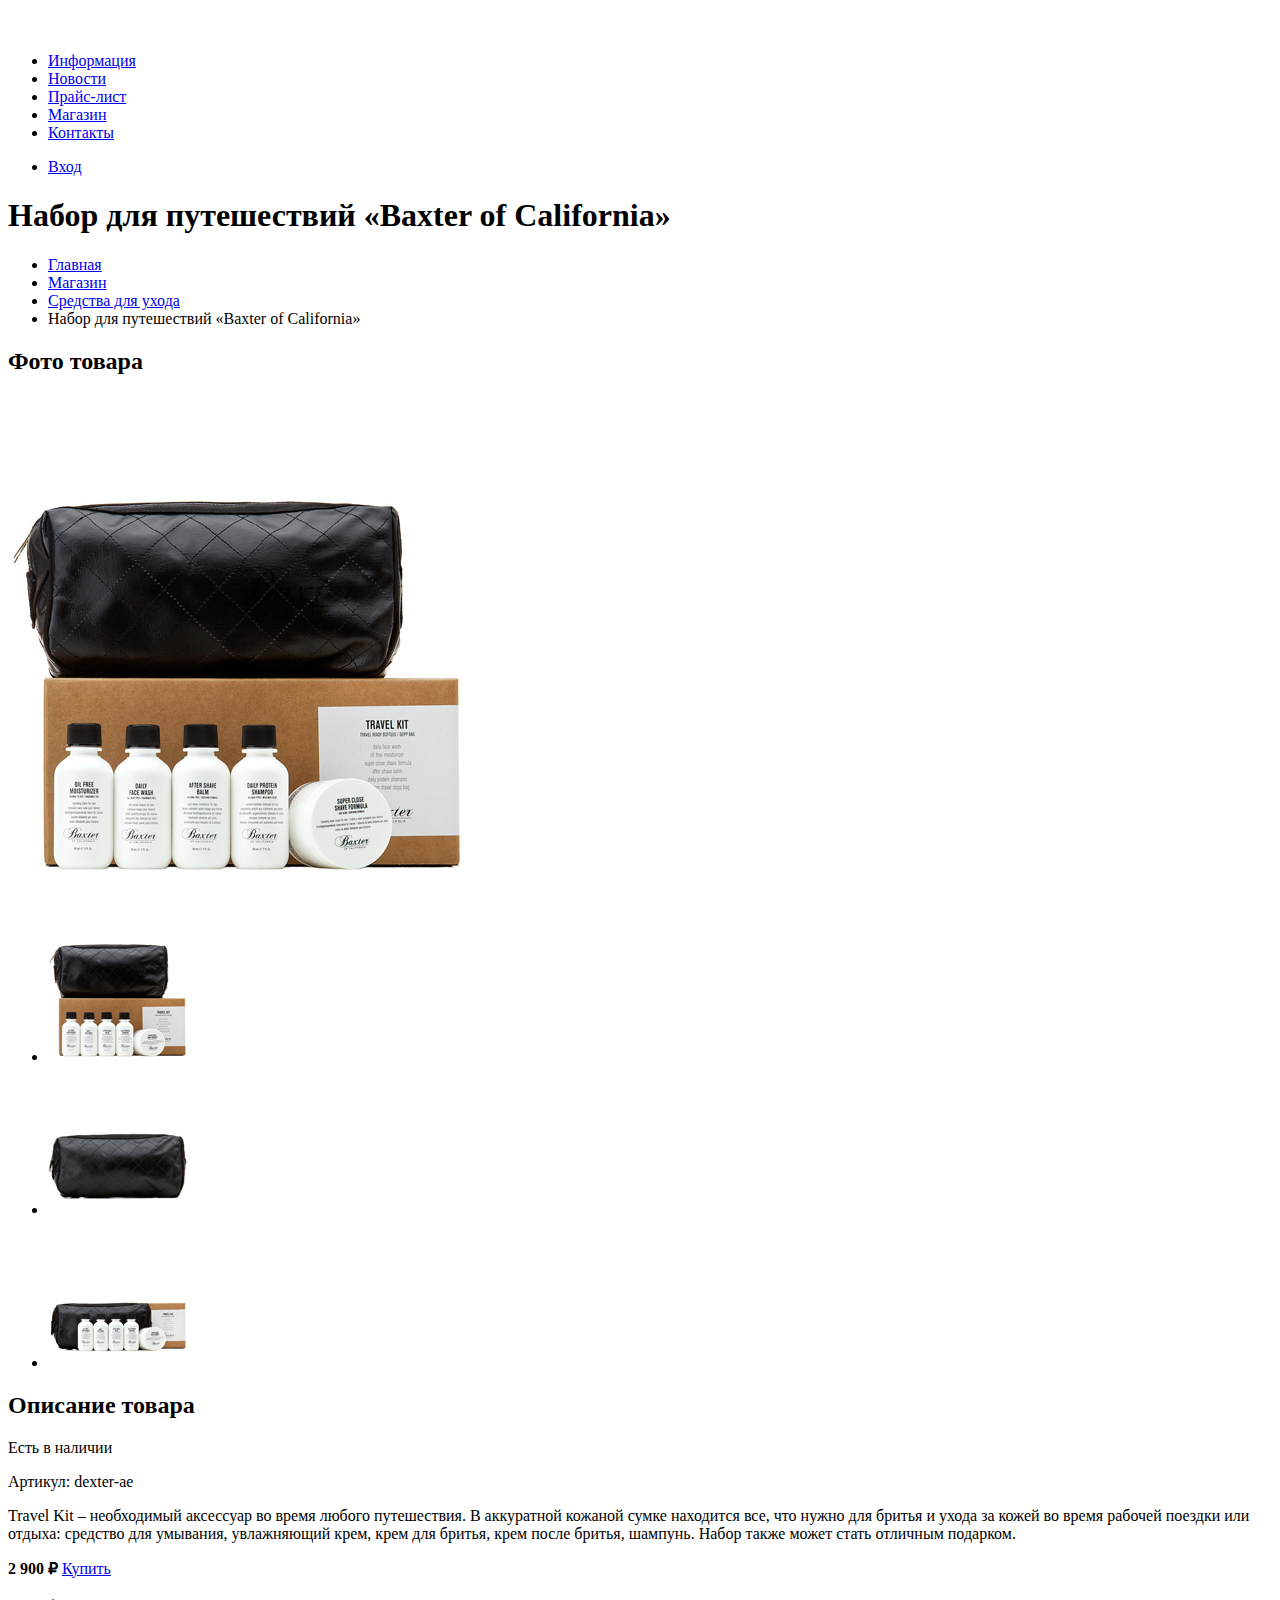
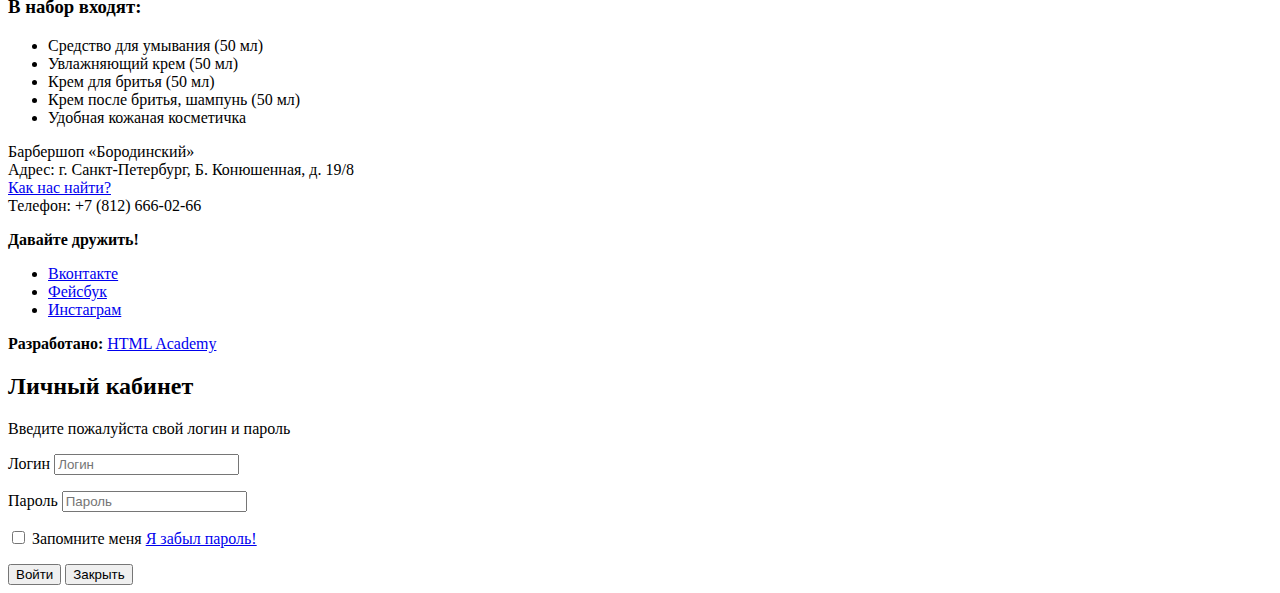
==== catalog-item.html @ f885f2ed "Разметила модальное окно с формой входа" ====
<!DOCTYPE html>
<html lang="ru">
  <head>
    <meta charset="utf-8">
      <title>Набор для путешествий «Baxter of California»</title>
  </head>

  <body>
    <header class="main-header">
      <nav class="main-navigation">
        <a class="main-header-logo" href="index.html">
          <img src="img/logo.svg" width="111" height="24" alt="Логотип барбершопа «Бородинский»">
        </a>
        <ul class="site-navigation">
          <li><a href="info.html">Информация</a></li>
          <li><a href="news.html">Новости</a></li>
          <li><a href="price.html">Прайс-лист</a></li>
           <li class="site-navigation-current"><a href="catalog.html">Магазин</a></li>
          <li><a href="contacts.html">Контакты</a></li>
        </ul>
        <ul class="user-navigation">
          <li class="login-link"><a class="login-link" href="login.html" title="Войти в личный кабинет">Вход</a></li>
        </ul>
      </nav>
    </header>
    <main class="container">
      
      <h1 class="page-title">Набор для путешествий «Baxter of California»</h1>
      
      <ul class="breadcrumbs">
        <li><a href="index.html">Главная</a></li>
        <li><a href="#">Магазин</a></li>
        <li><a href="#">Средства для ухода</a></li>
        <li class="active">Набор для путешествий «Baxter of California»</li>
      </ul>
      
      <section class="photos">
        <h2 class="visually-hidden">Фото товара</h2>
        <p class=Эfull">
          <img src="img/product-big.jpg" width="460" height="498" alt="Фото всего набора">
        </p>
        <ul class="preview">
          <li><img src="img/product-small-1.jpg" width="140" height="149" alt="Фото в анфас"></li>
          <li><img src="img/product-small-2.jpg" width="140" height="149" alt="Фото в профиль"></li>
          <li><img src="img/product-small-3.jpg" width="140" height="149" alt="Фото отдельной части"></li>
        </ul>
      </section>
      
      <section class="info">
        <h2 class="visually-hidden">Описание товара</h2>
        <p class="availability">Есть в наличии</p>
        <p class="article">Артикул: dexter-ae</p>
        <p class="text">Travel Kit – необходимый аксессуар во время любого путешествия. В аккуратной кожаной сумке находится все, что нужно для бритья и ухода за кожей во время рабочей поездки или отдыха: средство для умывания, увлажняющий крем, крем для бритья, крем после бритья, шампунь. Набор также может стать отличным подарком.</p>
        <p class="price">
          <b>2 900 ₽</b>
          <a class="btn" href="#">Купить</a>
        </p>
        <h3>В набор входят:</h3>
        <ul>
          <li>Средство для умывания (50 мл)</li>
          <li>Увлажняющий крем (50 мл)</li>
          <li>Крем для бритья (50 мл)</li>
          <li>Крем после бритья, шампунь (50 мл)</li>
          <li>Удобная кожаная косметичка</li>
        </ul>
      </section>
    </main>
    <footer class="main-footer">
      <p class="footer-contacts">
        Барбершоп «Бородинский»<br>
        Адрес: г. Санкт-Петербург, Б. Конюшенная, д. 19/8<br>
        <a href="map.html">Как нас найти?</a><br>
        Телефон: +7 (812) 666-02-66
      </p>
      <div class="footer-social">
        <b>Давайте дружить!</b>
        <ul>
          <li><a class="social-button" href="#">Вконтакте</a></li>
          <li><a class="social-button" href="#">Фейсбук</a></li>
          <li><a class="social-button" href="#">Инстаграм</a></li>
        </ul>
      </div>
      <p class="footer-copyright">
        <b>Разработано:</b> <a class="button" href="https://htmlacademy.ru">HTML Academy</a>
      </p>
    </footer>
    
    <section class="modal modal-login">
      <h2>Личный кабинет</h2>
          <p>Введите пожалуйста свой логин и пароль</p>
          <form class="login-form" action="https://echo.htmlacademy.ru" method="post">
            <p>
              <label class="visually-hidden">
                Логин
                <input class="login-icon-user" type="text" name="login" placeholder="Логин">
              </label>
            </p>
            <p>
              <label class="visually-hidden">
                Пароль
                <input class="login-icon-password" type="password" name="password" placeholder="Пароль">
              </label>
          </p>
          <p class="login-password-info">
              <label>
                <input type="checkbox" name="remember">
                <span class="checkbox-indicator"></span>
                Запомните меня
              </label>
            <a class="restore" href="#" title="Восстанить пароль">Я забыл пароль!</a>
         </p>
            <button type="submit" class="btn">Войти</button>
            <button class="modal-close" type="button">Закрыть</button>
          </form>
    </section>
  </body>
</html>
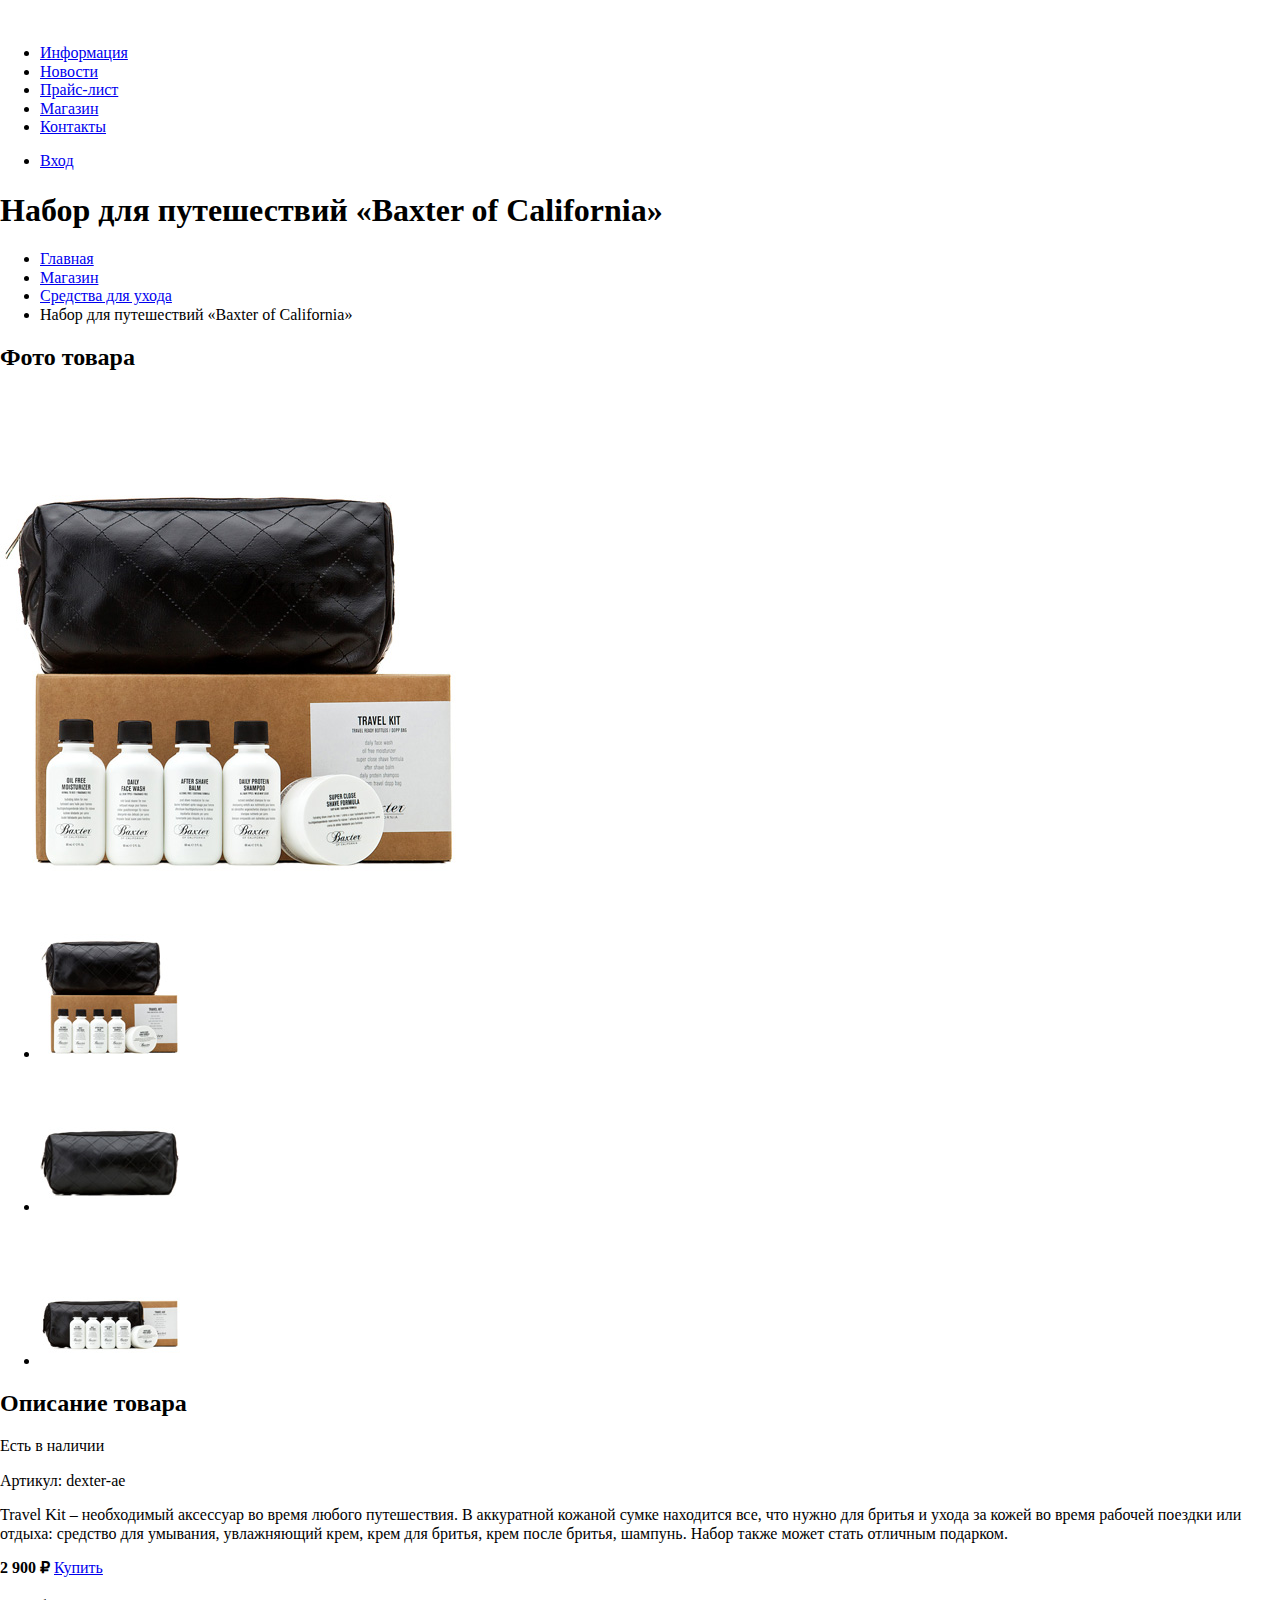
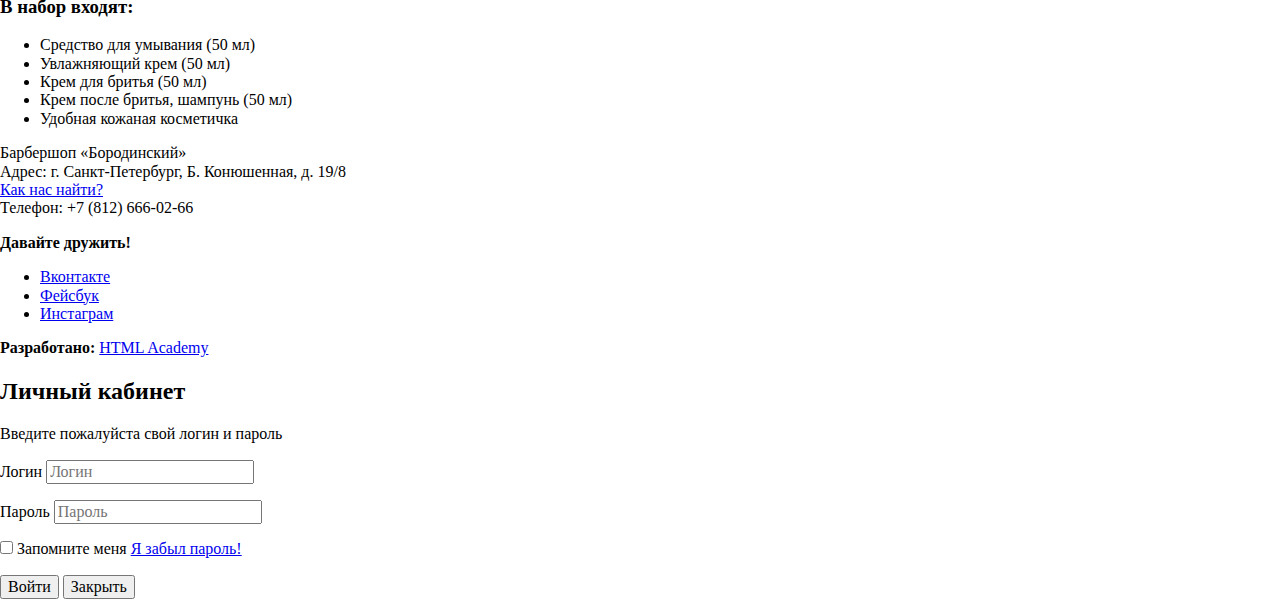
==== commit 63e323f2: "нормалайз подключила" ====
--- a/catalog-item.html
+++ b/catalog-item.html
@@ -2,7 +2,9 @@
 <html lang="ru">
   <head>
     <meta charset="utf-8">
+    <link href="https://fonts.googleapis.com/css?family=PT+Sans+Narrow:400,700&amp;subset=cyrillic" rel="stylesheet">
       <title>Набор для путешествий «Baxter of California»</title>
+    <link href="css/normalize.css" rel="stylesheet">
   </head>
 
   <body>
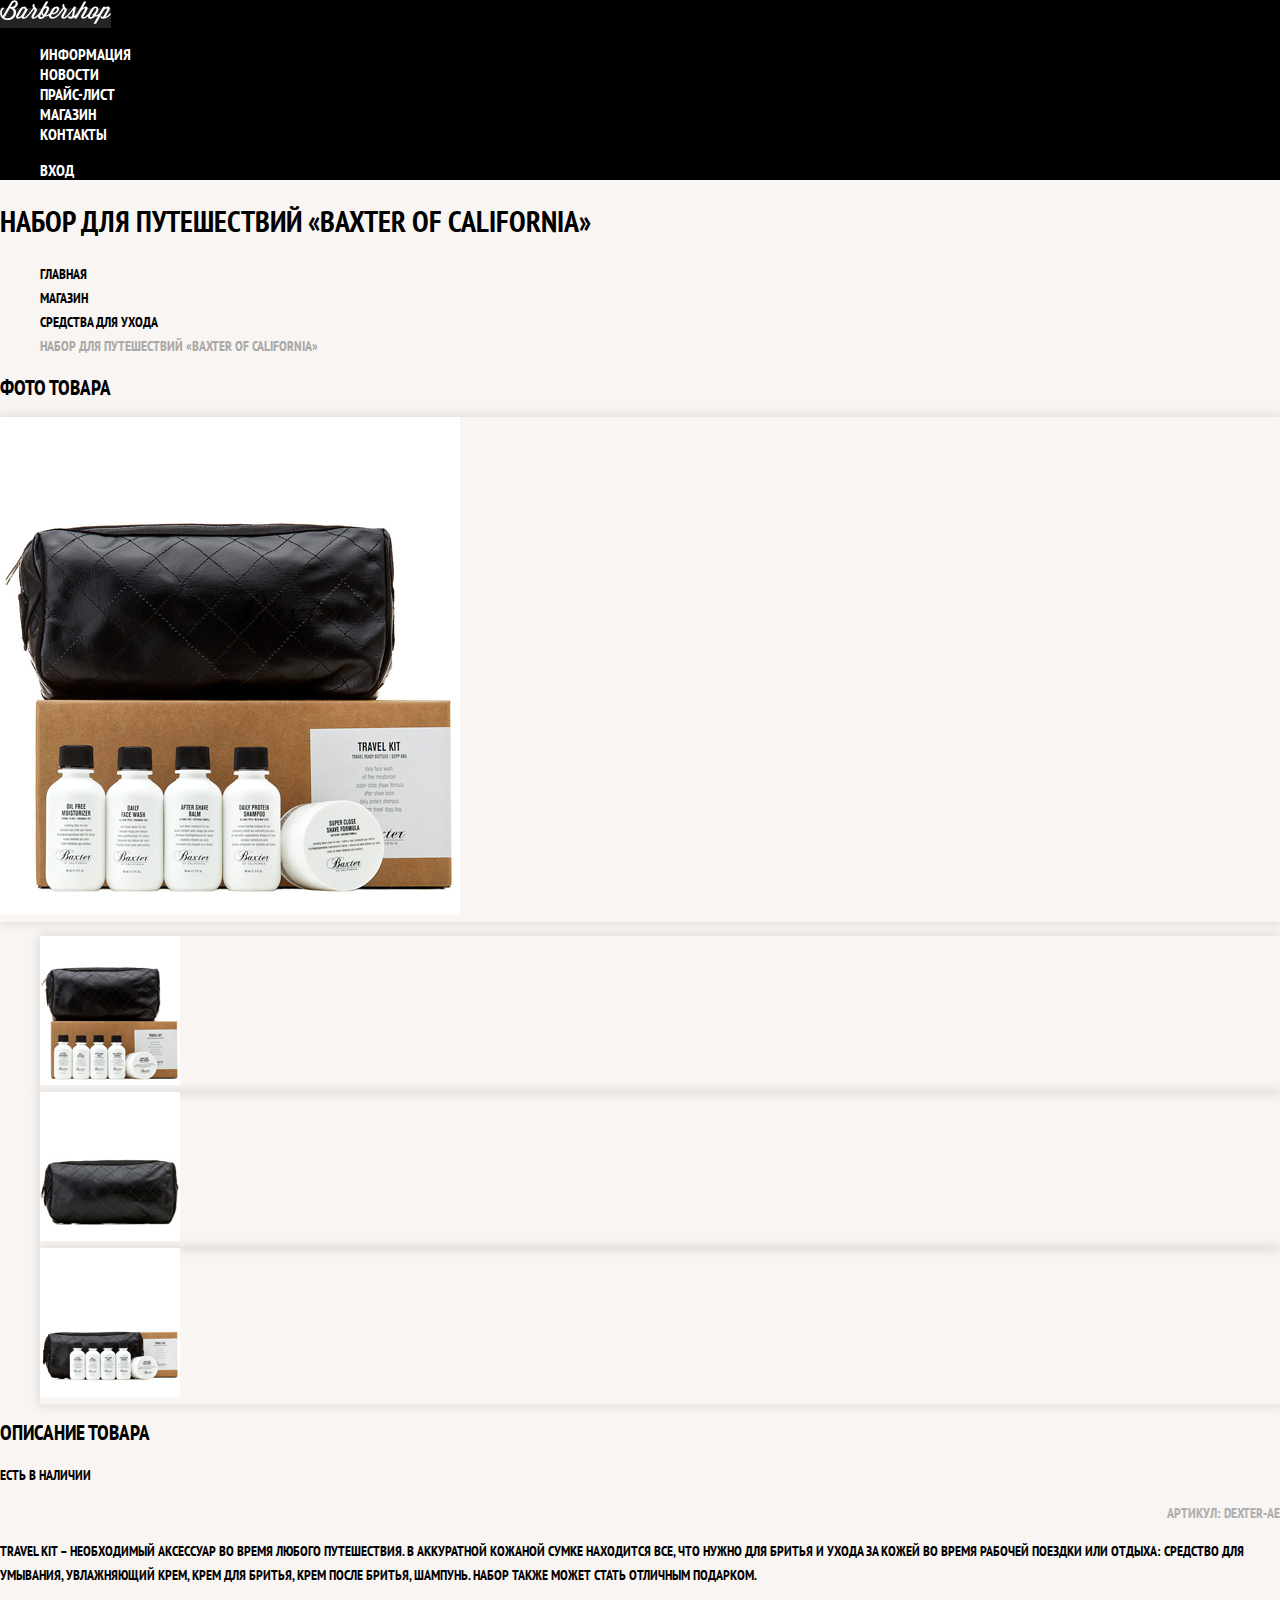
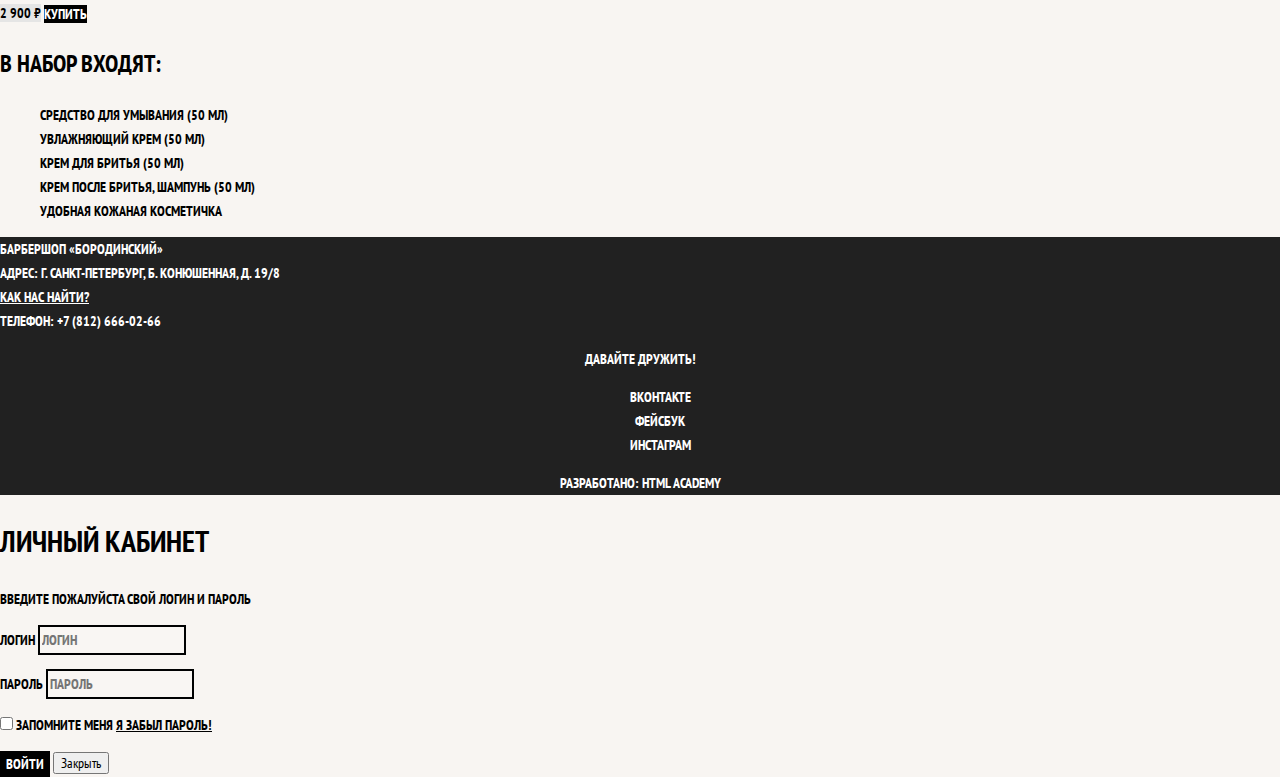
==== commit 982da20d: "стилизовала страницу товара" ====
--- a/catalog-item.html
+++ b/catalog-item.html
@@ -5,9 +5,10 @@
     <link href="https://fonts.googleapis.com/css?family=PT+Sans+Narrow:400,700&amp;subset=cyrillic" rel="stylesheet">
       <title>Набор для путешествий «Baxter of California»</title>
     <link href="css/normalize.css" rel="stylesheet">
+    <link href="css/style.css" rel="stylesheet">
   </head>
 
-  <body>
+  <body class="inner-page">
     <header class="main-header">
       <nav class="main-navigation">
         <a class="main-header-logo" href="index.html">
@@ -38,7 +39,7 @@
       
       <section class="photos">
         <h2 class="visually-hidden">Фото товара</h2>
-        <p class=Эfull">
+        <p class="full">
           <img src="img/product-big.jpg" width="460" height="498" alt="Фото всего набора">
         </p>
         <ul class="preview">
--- a/css/style.css
+++ b/css/style.css
@@ -0,0 +1,348 @@
+body {
+  padding: 0;
+  margin: 0;
+
+  font-family: "PT Sans Narrow", Arial, sans-serif;
+  font-size: 14px;
+  line-height: 24px;
+  font-weight: bold;
+  color: #ffffff;
+  text-transform: uppercase;
+
+  background-color: #000000;
+  background-image: url("../img/bg.jpg");
+  background-position: top center;
+  background-repeat: no-repeat;
+}
+
+.inner-page {
+  color: #000000;
+
+  background-color: #f8f5f2;
+  background-image: url("../img/bg-light.jpg");
+  background-position: 0 0;
+  background-repeat: repeat;
+}
+
+a {
+  text-decoration: none;
+}
+
+.main-navigation {
+  color: #ffffff;
+  font-size: 16px;
+  line-height: 20px;
+
+  background-color: #000000;
+}
+
+.main-navigation a {
+  color: #ffffff;
+}
+
+.main-navigation a:hover,
+.main-navigation a:focus {
+  background-color: #242424;
+}
+
+.main-menu,
+.site-navigation,
+.user-navigation {
+  list-style: none;
+}
+
+.features-list {
+  list-style: none;
+}
+
+.feature-item h3 {
+  font-size: 30px;
+  line-height: 42px;
+}
+
+.feature-item {
+  text-align: center;
+}
+
+.index-columns {
+  color: #000000;
+
+  background-color: #f8f5f2;
+  background-image: url("../img/bg-light.jpg");
+  background-position: 0 0;
+  background-repeat: repeat;
+}
+
+.index-columns h2 {
+  font-size: 30px;
+  line-height: 42px;
+}
+.news-list {
+  list-style: none;
+}
+
+.new-item time {
+  text-transform: none;
+}
+
+.gallery-content {
+  background-color: #e5e5e5;
+  border: 7px solid #ffffff;
+}
+
+.btn {
+  font: inherit;
+
+  text-align: center;
+  vertical-align: middle;
+  text-transform: uppercase;
+  color: #ffffff;
+
+  background-color: #000000;
+  border: none;
+}
+
+.btn:hover,
+.btn:focus,
+.btn:active {
+  background-color: #663d15;
+}
+
+.appointment-item input {
+  font: inherit;
+
+  background-color: transparent;
+  border: 2px solid #000101;
+}
+
+.appointment-item input:focus {
+  border-color: #663d15 ;
+}
+
+.page-title {
+  font-size: 30px;
+  line-height: 42px;
+}
+
+.breadcrumbs {
+  list-style: none;
+}
+
+.breadcrumbs a{
+  color: #000000;
+}
+
+.breadcrumbs a:hover,
+.breadcrumbs a:focus {
+  text-decoration: underline;
+}
+
+.breadcrumbs .active {
+  color: #aba9a7;
+}
+
+.filters fieldset {
+  border: none;
+}
+
+.filters legend {
+  font-size: 24px;
+  line-height: 30px;
+}
+
+.filters ul {
+  list-style: none;
+  line-height: 18px;
+}
+
+.filter-option label:hover,
+.filter-option label:focus {
+  color: #663d15;
+}
+
+.filter-option label:disabled {
+  color: #000000;
+
+  opacity: 0.5;
+}
+
+.products-list {
+  list-style: none;
+}
+
+.product-item {
+  background-color: #f8f8f8;
+  box-shadow: 0 0 10px rgba(0, 0, 0, 0.1);
+}
+
+.product-item:hover {
+  box-shadow: 0 0 10px rgba(0, 0, 0, 0.2);
+}
+
+.product-item a {
+  color: #000000;
+}
+
+.product-item h3 {
+  font-size: 14px;
+  line-height: 18px;
+}
+
+.product-category {
+  text-transform: none;
+}
+
+.price b {
+  font-size: 14px;
+  line-height: 20px;
+  text-align: center;
+
+  background-color: #e5e5e5;
+}
+
+.price .btn {
+  color: #ffffff;
+  line-height: 20px;
+}
+
+.pagination-list {
+  list-style: none;
+}
+
+.pagination-list a {
+  color: #ffffff;
+
+  background-color: #000000;
+}
+
+.pagination-list a:hover,
+.pagination-list a:focus,
+.pagination-list a:active {
+  background-color: #663d15;
+}
+
+.pagination-list .active {
+  color: #000000;
+
+  background-color: #ffffff;
+}
+
+.pagination-list .active:hover,
+.pagination-list .active:focus,
+.pagination-list .active:active{
+  color: #000000;
+
+  background-color: #ffffff;
+}
+
+.photos .preview {
+  list-style: none;
+}
+
+.preview li,
+.photos .full{
+  box-shadow: 0 0 10px 2px rgba(0, 0, 0, 0.1);
+}
+
+.info .article {
+  color: #aeaeae;
+  text-align: right;
+}
+
+.info h3 {
+  font-size: 24px;
+  line-height: 30px;
+}
+
+.info ul {
+  list-style: none;
+}
+
+.main-footer {
+  color: #ffffff;
+
+  background-color: #212121;
+  background-image: url("../img/bg-dark.jpg");
+  background-position: 0 0;
+  background-repeat: repeat ;
+}
+
+.footer-contacts a {
+  color: #ffffff;
+  text-decoration: underline;
+}
+
+.footer-contacts a:hover,
+.footer-contacts a:focus {
+  text-decoration: none;
+}
+
+.footer-social {
+  text-align: center;
+}
+
+.footer-social ul {
+  list-style: none;
+}
+
+.social-button {
+  color: #ffffff;
+}
+
+.footer-copyright {
+  text-align: center;
+}
+
+.footer-copyright .button {
+  color: #ffffff;
+}
+
+.footer-copyright .button:hover,
+.footer-copyright .button:focus {
+  color: #000000;
+
+  background-color: #ffffff;
+}
+
+.modal {
+  color: #000000;
+
+  background-color: #f8f5f2;
+  background-image: url("../img/bg-light.jpg");
+  background-position: 0 0;
+  background-repeat: repeat;
+}
+
+.modal h2 {
+  font-size: 30px;
+  line-height: 42px;
+}
+
+.modal-login input[type="text"],
+.modal-login input[type="password"] {
+  font: inherit;
+  color: #000000;
+  text-transform: uppercase;
+
+  background-color: #f9f6f3;
+  border: 2px solid #000101;
+}
+
+.modal-login input:focus {
+  border-color: #663d15;
+}
+
+.login-checkbox:hover,
+.login-checkbox:focus {
+  color: #663d15;
+}
+
+.restore {
+  color: #000000;
+  text-decoration: underline;
+}
+
+.restore:hover,
+.restore:focus {
+  text-decoration: none;
+}
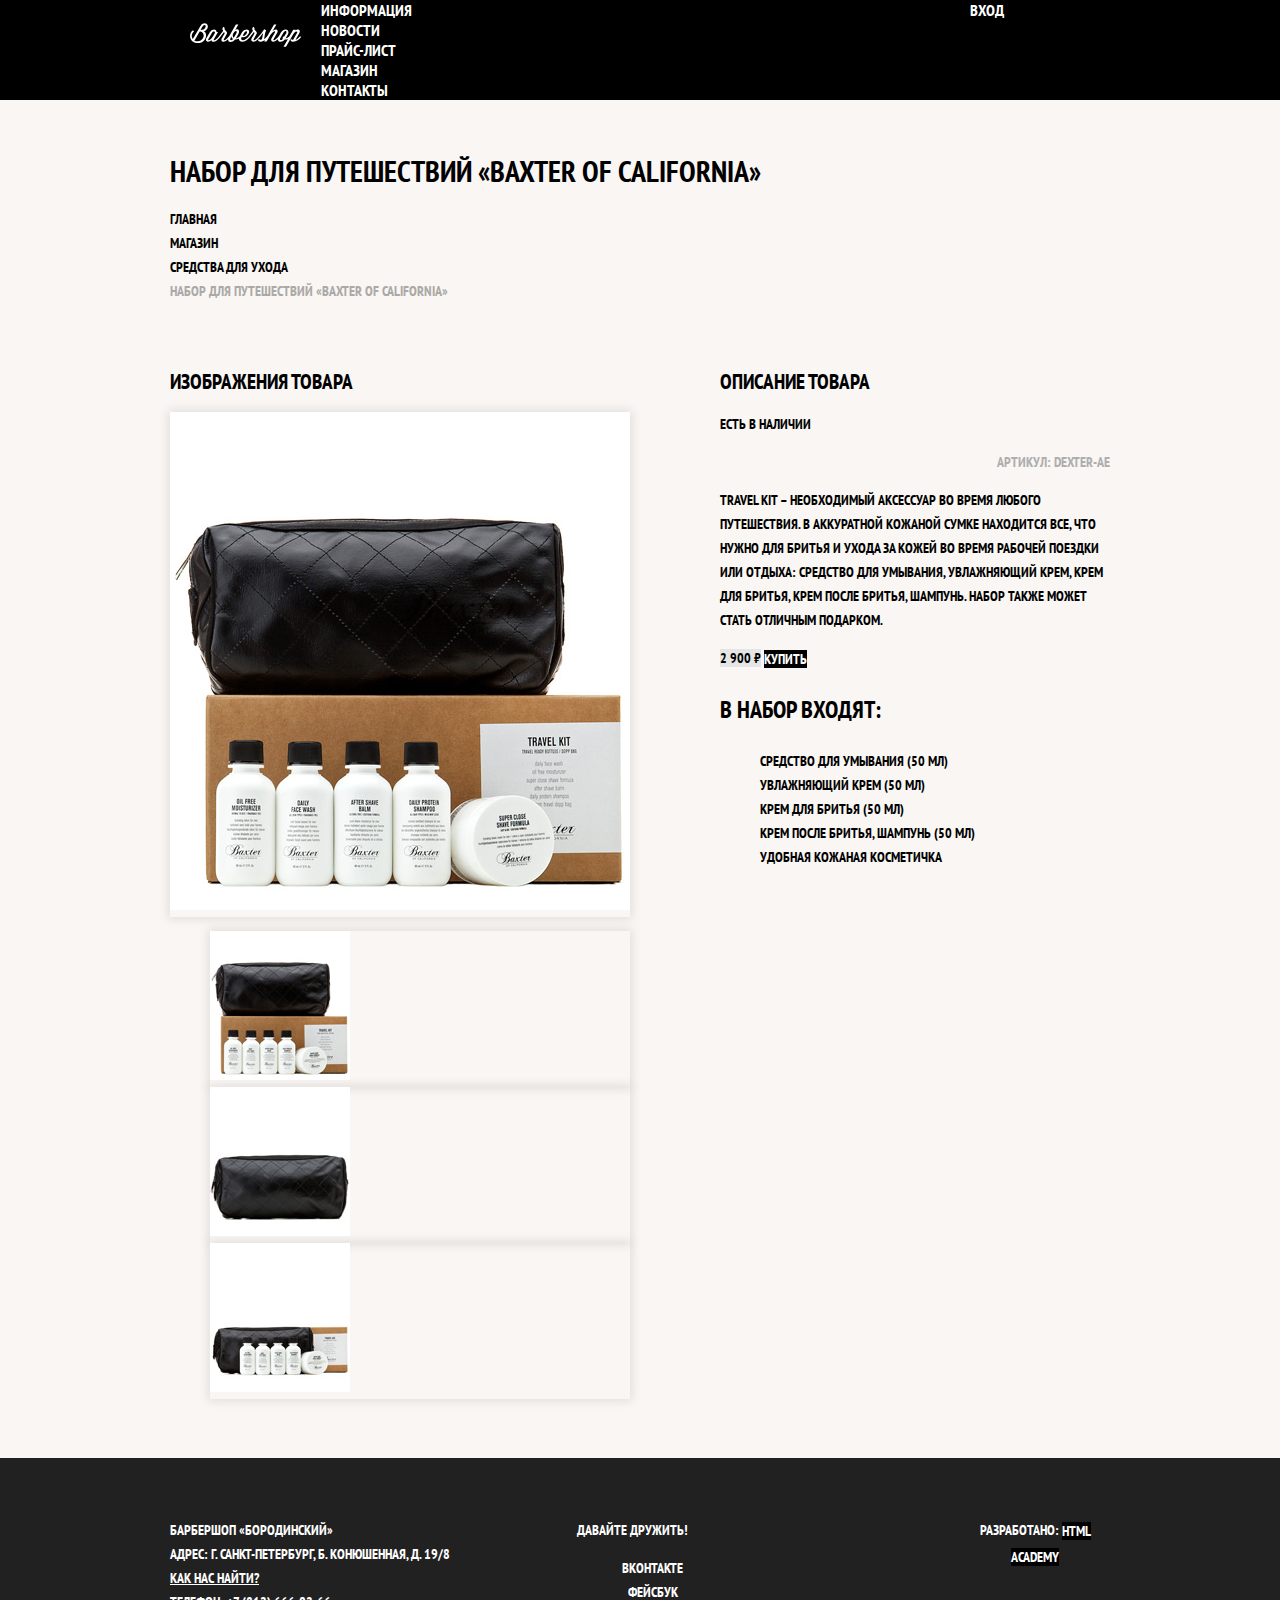
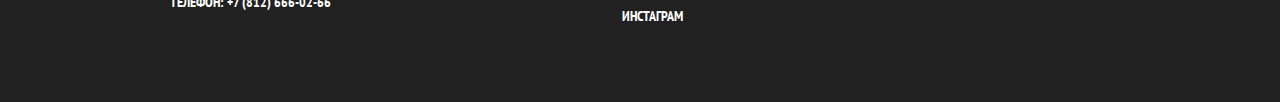
==== commit c5daa13b: "все поехало, психанула, перекопировала все с демок заново я во всем разобралась, честно" ====
--- a/catalog-item.html
+++ b/catalog-item.html
@@ -1,120 +1,109 @@
 <!DOCTYPE html>
 <html lang="ru">
-  <head>
-    <meta charset="utf-8">
-    <link href="https://fonts.googleapis.com/css?family=PT+Sans+Narrow:400,700&amp;subset=cyrillic" rel="stylesheet">
-      <title>Набор для путешествий «Baxter of California»</title>
-    <link href="css/normalize.css" rel="stylesheet">
-    <link href="css/style.css" rel="stylesheet">
-  </head>
+<head>
+  <meta charset="UTF-8">
+  <title>Барбершоп «Бородинский»</title>
+  <link href="https://fonts.googleapis.com/css?family=PT+Sans+Narrow:400,700&amp;subset=latin,cyrillic" rel="stylesheet">
+  <link href="css/normalize.css" rel="stylesheet">
+  <link href="css/style.css" rel="stylesheet">
+</head>
 
-  <body class="inner-page">
-    <header class="main-header">
-      <nav class="main-navigation">
-        <a class="main-header-logo" href="index.html">
-          <img src="img/logo.svg" width="111" height="24" alt="Логотип барбершопа «Бородинский»">
-        </a>
-        <ul class="site-navigation">
-          <li><a href="info.html">Информация</a></li>
-          <li><a href="news.html">Новости</a></li>
-          <li><a href="price.html">Прайс-лист</a></li>
-           <li class="site-navigation-current"><a href="catalog.html">Магазин</a></li>
-          <li><a href="contacts.html">Контакты</a></li>
-        </ul>
-        <ul class="user-navigation">
-          <li class="login-link"><a class="login-link" href="login.html" title="Войти в личный кабинет">Вход</a></li>
-        </ul>
-      </nav>
-    </header>
-    <main class="container">
-      
-      <h1 class="page-title">Набор для путешествий «Baxter of California»</h1>
-      
-      <ul class="breadcrumbs">
-        <li><a href="index.html">Главная</a></li>
-        <li><a href="#">Магазин</a></li>
-        <li><a href="#">Средства для ухода</a></li>
-        <li class="active">Набор для путешествий «Baxter of California»</li>
+<body class="inner-page">
+
+<header class="main-header">
+  <nav class="main-navigation container">
+    <a class="main-header-logo" href="index.html">
+      <img src="img/logo.svg" width="111" height="24" alt="Логотип барбершопа «Бородинский»">
+    </a>
+    <ul class="site-navigation">
+      <li><a href="info.html">Информация</a></li>
+      <li><a href="news.html">Новости</a></li>
+      <li><a href="price.html">Прайс-лист</a></li>
+      <li class="site-navigation-current"><a href="catalog.html">Магазин</a></li>
+      <li><a href="contacts.html">Контакты</a></li>
+    </ul>
+    <ul class="user-navigation">
+      <li><a class="login-link" href="login.html">Вход</a></li>
+    </ul>
+  </nav>
+</header>
+
+<main class="container">
+
+  <h1 class="page-title">Набор для путешествий «Baxter of California»</h1>
+
+  <ul class="breadcrumbs">
+    <li><a href="index.html">Главная</a></li>
+    <li><a href="#">Магазин</a></li>
+    <li><a href="#">Средства для ухода</a></li>
+    <li class="breadcrumbs-current">Набор для путешествий «Baxter of California»</li>
+  </ul>
+
+  <div class="catalog-columns">
+
+    <section class="product-photos">
+      <h2 class="visually-hidden">Изображения товара</h2>
+      <p class="product-photo-full">
+        <img src="img/product-big.jpg" width="460" height="498" alt="Фото всего набора">
+      </p>
+      <ul class="product-photo-preview">
+        <li>
+          <img src="img/product-small-1.jpg" width="140" height="149" alt="Фото в анфас">
+        </li>
+        <li>
+          <img src="img/product-small-2.jpg" width="140" height="149" alt="Фото в профиль">
+        </li>
+        <li>
+          <img src="img/product-small-3.jpg" width="140" height="149" alt="Фото отдельной части">
+        </li>
       </ul>
-      
-      <section class="photos">
-        <h2 class="visually-hidden">Фото товара</h2>
-        <p class="full">
-          <img src="img/product-big.jpg" width="460" height="498" alt="Фото всего набора">
-        </p>
-        <ul class="preview">
-          <li><img src="img/product-small-1.jpg" width="140" height="149" alt="Фото в анфас"></li>
-          <li><img src="img/product-small-2.jpg" width="140" height="149" alt="Фото в профиль"></li>
-          <li><img src="img/product-small-3.jpg" width="140" height="149" alt="Фото отдельной части"></li>
-        </ul>
-      </section>
-      
-      <section class="info">
-        <h2 class="visually-hidden">Описание товара</h2>
-        <p class="availability">Есть в наличии</p>
-        <p class="article">Артикул: dexter-ae</p>
-        <p class="text">Travel Kit – необходимый аксессуар во время любого путешествия. В аккуратной кожаной сумке находится все, что нужно для бритья и ухода за кожей во время рабочей поездки или отдыха: средство для умывания, увлажняющий крем, крем для бритья, крем после бритья, шампунь. Набор также может стать отличным подарком.</p>
-        <p class="price">
-          <b>2 900 ₽</b>
-          <a class="btn" href="#">Купить</a>
-        </p>
-        <h3>В набор входят:</h3>
-        <ul>
-          <li>Средство для умывания (50 мл)</li>
-          <li>Увлажняющий крем (50 мл)</li>
-          <li>Крем для бритья (50 мл)</li>
-          <li>Крем после бритья, шампунь (50 мл)</li>
-          <li>Удобная кожаная косметичка</li>
-        </ul>
-      </section>
-    </main>
-    <footer class="main-footer">
-      <p class="footer-contacts">
-        Барбершоп «Бородинский»<br>
-        Адрес: г. Санкт-Петербург, Б. Конюшенная, д. 19/8<br>
-        <a href="map.html">Как нас найти?</a><br>
-        Телефон: +7 (812) 666-02-66
+    </section>
+
+    <section class="product-info">
+      <h2 class="visually-hidden">Описание товара</h2>
+      <div class="product-description">
+        <p class="product-availability">Есть в наличии</p>
+        <p class="product-article">Артикул: dexter-ae</p>
+      </div>
+      <p class="product-text">Travel Kit – необходимый аксессуар во время любого путешествия. В аккуратной кожаной сумке находится все, что нужно для бритья и ухода за кожей во время рабочей поездки или отдыха: средство для умывания, увлажняющий крем, крем для бритья, крем после бритья, шампунь. Набор также может стать отличным подарком.</p>
+      <p class="product-price">
+        <b>2 900 ₽</b>
+        <a class="button" href="#">Купить</a>
       </p>
-      <div class="footer-social">
-        <b>Давайте дружить!</b>
-        <ul>
-          <li><a class="social-button" href="#">Вконтакте</a></li>
-          <li><a class="social-button" href="#">Фейсбук</a></li>
-          <li><a class="social-button" href="#">Инстаграм</a></li>
-        </ul>
-      </div>
-      <p class="footer-copyright">
-        <b>Разработано:</b> <a class="button" href="https://htmlacademy.ru">HTML Academy</a>
-      </p>
-    </footer>
-    
-    <section class="modal modal-login">
-      <h2>Личный кабинет</h2>
-          <p>Введите пожалуйста свой логин и пароль</p>
-          <form class="login-form" action="https://echo.htmlacademy.ru" method="post">
-            <p>
-              <label class="visually-hidden">
-                Логин
-                <input class="login-icon-user" type="text" name="login" placeholder="Логин">
-              </label>
-            </p>
-            <p>
-              <label class="visually-hidden">
-                Пароль
-                <input class="login-icon-password" type="password" name="password" placeholder="Пароль">
-              </label>
-          </p>
-          <p class="login-password-info">
-              <label>
-                <input type="checkbox" name="remember">
-                <span class="checkbox-indicator"></span>
-                Запомните меня
-              </label>
-            <a class="restore" href="#" title="Восстанить пароль">Я забыл пароль!</a>
-         </p>
-            <button type="submit" class="btn">Войти</button>
-            <button class="modal-close" type="button">Закрыть</button>
-          </form>
+      <h3>В набор входят:</h3>
+      <ul>
+        <li>Средство для умывания (50 мл)</li>
+        <li>Увлажняющий крем (50 мл)</li>
+        <li>Крем для бритья (50 мл)</li>
+        <li>Крем после бритья, шампунь (50 мл)</li>
+        <li>Удобная кожаная косметичка</li>
+      </ul>
     </section>
-  </body>
+  </div>
+
+</main>
+
+<footer class="main-footer">
+  <div class="container">
+    <p class="footer-contacts">
+      Барбершоп «Бородинский»<br>
+      Адрес: г. Санкт-Петербург, Б. Конюшенная, д. 19/8<br>
+      <a href="map.html">Как нас найти?</a><br>
+      Телефон: +7 (812) 666-02-66
+    </p>
+    <div class="footer-social">
+      <b>Давайте дружить!</b>
+      <ul>
+        <li><a class="social-button" href="#">Вконтакте</a></li>
+        <li><a class="social-button" href="#">Фейсбук</a></li>
+        <li><a class="social-button" href="#">Инстаграм</a></li>
+      </ul>
+    </div>
+    <p class="footer-copyright">
+      <b>Разработано:</b> <a class="button" href="https://htmlacademy.ru">HTML Academy</a>
+    </p>
+  </div>
+</footer>
+
+</body>
 </html>
--- a/css/style.css
+++ b/css/style.css
@@ -1,21 +1,172 @@
 body {
-  padding: 0;
-  margin: 0;
+  margin: 0;
+  padding: 0;
 
   font-family: "PT Sans Narrow", Arial, sans-serif;
   font-size: 14px;
   line-height: 24px;
-  font-weight: bold;
+  font-weight: 700;
   color: #ffffff;
   text-transform: uppercase;
 
   background-color: #000000;
-  background-image: url("../img/bg.jpg");
+  background-image: url("../img/background.jpg");
   background-position: top center;
   background-repeat: no-repeat;
 }
 
 .inner-page {
+  color: #000000;
+
+  background-color: #f9f6f3;
+  background-image: url("../img/bg-light.jpg");
+  background-position: 0 0;
+  background-repeat: repeat;
+}
+
+.main-header {
+  margin-bottom: 75px;
+}
+
+.inner-page .main-header {
+  margin-bottom: 50px;
+
+  background-color: #000000;
+}
+
+a {
+  text-decoration: none;
+}
+
+.button {
+  font: inherit;
+
+  text-align: center;
+  color: #ffffff;
+  vertical-align: middle;
+  text-transform: uppercase;
+
+  background-color: #000000;
+  border: none;
+}
+
+.button:hover,
+.button:focus,
+.button:active {
+  background-color: #663d15;
+}
+
+.main-navigation {
+  display: flex;
+  flex-direction: column;
+  align-items: center;
+
+  font-size: 16px;
+  line-height: 20px;
+  color: #ffffff;
+
+  background-color: transparent;
+}
+
+.inner-page .main-navigation {
+  display: flex;
+  align-items: flex-start;
+  flex-direction: row;
+}
+
+.main-header-logo {
+  order: 2;
+  width: 368px;
+  height: 153px;
+}
+
+.inner-page .main-header-logo {
+  order: 0;
+
+  width: 111px;
+  height: 24px;
+  padding: 23px 20px;
+}
+
+.main-navigation-wrapper {
+  width: 100%;
+  margin-bottom: 60px;
+
+  background-color: #000000;
+}
+
+.main-navigation-wrapper .container {
+  display: flex;
+  justify-content: space-between;
+}
+
+
+.site-navigation,
+.user-navigation {
+  list-style: none;
+  margin: 0;
+  padding: 0;
+}
+
+.site-navigation {
+  width: 620px;
+}
+
+.user-navigation {
+  width: 140px;
+}
+
+.inner-page .user-navigation {
+  margin-left: auto;
+}
+
+.site-navigation a,
+.user-navigation a {
+  color: #ffffff;
+}
+
+.site-navigation a:hover,
+.site-navigation a:focus,
+.user-navigation a:hover,
+.user-navigation a:focus {
+  background-color: #242424;
+}
+
+.container {
+  width: 940px;
+  margin: 0 auto;
+  padding: 0 10px;
+}
+
+.features {
+  margin-bottom: 80px;
+}
+
+.features-list {
+  display: flex;
+  justify-content: space-between;
+  margin: 0;
+  padding: 0;
+
+  list-style: none;
+}
+
+.feature-item {
+  width: 300px;
+  text-align: center;
+}
+
+.feature-item h3 {
+  font-size: 30px;
+  line-height: 42px;
+}
+
+.index-columns {
+  display: flex;
+  justify-content: space-between;
+  padding: 50px 80px;
+  margin-bottom: 35px;
+
   color: #000000;
 
   background-color: #f8f5f2;
@@ -24,111 +175,69 @@
   background-repeat: repeat;
 }
 
-a {
-  text-decoration: none;
-}
-
-.main-navigation {
-  color: #ffffff;
-  font-size: 16px;
-  line-height: 20px;
-
-  background-color: #000000;
-}
-
-.main-navigation a {
-  color: #ffffff;
-}
-
-.main-navigation a:hover,
-.main-navigation a:focus {
-  background-color: #242424;
-}
-
-.main-menu,
-.site-navigation,
-.user-navigation {
-  list-style: none;
-}
-
-.features-list {
-  list-style: none;
-}
-
-.feature-item h3 {
-  font-size: 30px;
-  line-height: 42px;
-}
-
-.feature-item {
-  text-align: center;
-}
-
-.index-columns {
-  color: #000000;
-
-  background-color: #f8f5f2;
-  background-image: url("../img/bg-light.jpg");
-  background-position: 0 0;
-  background-repeat: repeat;
-}
-
 .index-columns h2 {
   font-size: 30px;
   line-height: 42px;
 }
+
+.news {
+  width: 380px;
+}
+
 .news-list {
   list-style: none;
 }
 
-.new-item time {
+.news-item time {
   text-transform: none;
 }
 
+.gallery {
+  width: 300px;
+}
+
 .gallery-content {
-  background-color: #e5e5e5;
+  background-color: #cccccc;
   border: 7px solid #ffffff;
 }
 
-.btn {
-  font: inherit;
-
-  text-align: center;
-  vertical-align: middle;
-  text-transform: uppercase;
-  color: #ffffff;
-
-  background-color: #000000;
-  border: none;
-}
-
-.btn:hover,
-.btn:focus,
-.btn:active {
-  background-color: #663d15;
+.contacts {
+  width: 380px;
+}
+
+.appointment {
+  width: 300px;
 }
 
 .appointment-item input {
   font: inherit;
 
   background-color: transparent;
-  border: 2px solid #000101;
+  border: 2px solid #000000;
 }
 
 .appointment-item input:focus {
-  border-color: #663d15 ;
+  border-color: #663d15;
 }
 
 .page-title {
+  margin: 0;
+  margin-bottom: 15px;
+  padding: 0;
+
   font-size: 30px;
   line-height: 42px;
 }
 
 .breadcrumbs {
-  list-style: none;
-}
-
-.breadcrumbs a{
+  padding: 0;
+  margin: 0;
+  margin-bottom: 50px;
+
+  list-style: none;
+}
+
+.breadcrumbs a {
   color: #000000;
 }
 
@@ -137,62 +246,89 @@
   text-decoration: underline;
 }
 
-.breadcrumbs .active {
+.breadcrumbs-current {
   color: #aba9a7;
 }
 
-.filters fieldset {
+.catalog-columns {
+  display: flex;
+  justify-content: space-between;
+}
+
+.filters {
+  width: 180px;
+}
+
+.filter fieldset {
   border: none;
 }
 
-.filters legend {
+.filter legend {
   font-size: 24px;
   line-height: 30px;
 }
 
-.filters ul {
+.filter ul {
   list-style: none;
   line-height: 18px;
 }
 
-.filter-option label:hover,
-.filter-option label:focus {
+.filter-input:hover + label,
+.filter-input:focus + label {
   color: #663d15;
 }
 
-.filter-option label:disabled {
+.filter-input:disabled + label {
   color: #000000;
 
   opacity: 0.5;
 }
 
-.products-list {
-  list-style: none;
-}
-
-.product-item {
+.catalog {
+  width: 700px;
+}
+
+.catalog-list {
+  display: flex;
+  flex-wrap: wrap;
+  padding: 0;
+  margin: 0;
+  margin-bottom: 25px;
+
+  list-style: none;
+}
+
+.catalog-item {
+  width: 220px;
+  margin-bottom: 20px;
+  margin-right: 20px;
+
   background-color: #f8f8f8;
   box-shadow: 0 0 10px rgba(0, 0, 0, 0.1);
 }
 
-.product-item:hover {
+.catalog-item:nth-child(3n) {
+  margin-right: 0;
+}
+
+.catalog-item:hover {
   box-shadow: 0 0 10px rgba(0, 0, 0, 0.2);
 }
 
-.product-item a {
-  color: #000000;
-}
-
-.product-item h3 {
+.catalog-item a {
+  color: #000000;
+}
+
+.catalog-item h3 {
   font-size: 14px;
   line-height: 18px;
 }
 
-.product-category {
+.catalog-category {
   text-transform: none;
 }
 
-.price b {
+.catalog-item-price b {
   font-size: 14px;
   line-height: 20px;
   text-align: center;
@@ -200,71 +336,109 @@
   background-color: #e5e5e5;
 }
 
-.price .btn {
-  color: #ffffff;
+.catalog-item-price .button {
   line-height: 20px;
+  color: #ffffff;
 }
 
 .pagination-list {
-  list-style: none;
-}
-
-.pagination-list a {
+  padding: 0;
+  margin: 0;
+
+  list-style: none;
+}
+
+.pagination-item a {
   color: #ffffff;
 
   background-color: #000000;
 }
 
-.pagination-list a:hover,
-.pagination-list a:focus,
-.pagination-list a:active {
+.pagination-item a:hover,
+.pagination-item a:focus,
+.pagination-item a:active {
   background-color: #663d15;
 }
 
-.pagination-list .active {
+.pagination-item-current a {
   color: #000000;
 
   background-color: #ffffff;
 }
 
-.pagination-list .active:hover,
-.pagination-list .active:focus,
-.pagination-list .active:active{
+.pagination-item-current a:hover,
+.pagination-item-current a:focus,
+.pagination-item-current a:active {
   color: #000000;
 
   background-color: #ffffff;
 }
 
-.photos .preview {
-  list-style: none;
-}
-
-.preview li,
-.photos .full{
+.product-photo-preview {
+  list-style: none;
+}
+
+.product-photos {
+  width: 460px;
+}
+
+.product-photo-preview li {
   box-shadow: 0 0 10px 2px rgba(0, 0, 0, 0.1);
 }
 
-.info .article {
+.product-photo-full {
+  box-shadow: 0 0 10px 2px rgba(0, 0, 0, 0.1);
+}
+
+.product-article {
+  text-align: right;
   color: #aeaeae;
-  text-align: right;
-}
-
-.info h3 {
+}
+
+.product-price b {
+  line-height: 20px;
+  text-align: center;
+
+  background-color: #e5e5e5;
+}
+
+.product-info {
+  width: 390px;
+}
+
+.product-info h3 {
   font-size: 24px;
   line-height: 30px;
 }
 
-.info ul {
+.product-info ul {
   list-style: none;
 }
 
 .main-footer {
+  margin-top: 65px;
+  padding: 60px 0;
+
   color: #ffffff;
 
   background-color: #212121;
   background-image: url("../img/bg-dark.jpg");
   background-position: 0 0;
-  background-repeat: repeat ;
+  background-repeat: repeat;
+}
+
+.inner-page .main-footer {
+  margin-top: 45px;
+}
+
+.main-footer .container {
+  display: flex;
+}
+
+.footer-contacts {
+  width: 320px;
+  margin: 0;
+  margin-right: 70px;
 }
 
 .footer-contacts a {
@@ -278,6 +452,8 @@
 }
 
 .footer-social {
+  width: 145px;
+
   text-align: center;
 }
 
@@ -290,11 +466,10 @@
 }
 
 .footer-copyright {
-  text-align: center;
-}
-
-.footer-copyright .button {
-  color: #ffffff;
+  width: 150px;
+  margin: 0;
+  margin-left: auto;
+  text-align: center;
 }
 
 .footer-copyright .button:hover,
@@ -303,46 +478,3 @@
 
   background-color: #ffffff;
 }
-
-.modal {
-  color: #000000;
-
-  background-color: #f8f5f2;
-  background-image: url("../img/bg-light.jpg");
-  background-position: 0 0;
-  background-repeat: repeat;
-}
-
-.modal h2 {
-  font-size: 30px;
-  line-height: 42px;
-}
-
-.modal-login input[type="text"],
-.modal-login input[type="password"] {
-  font: inherit;
-  color: #000000;
-  text-transform: uppercase;
-
-  background-color: #f9f6f3;
-  border: 2px solid #000101;
-}
-
-.modal-login input:focus {
-  border-color: #663d15;
-}
-
-.login-checkbox:hover,
-.login-checkbox:focus {
-  color: #663d15;
-}
-
-.restore {
-  color: #000000;
-  text-decoration: underline;
-}
-
-.restore:hover,
-.restore:focus {
-  text-decoration: none;
-}
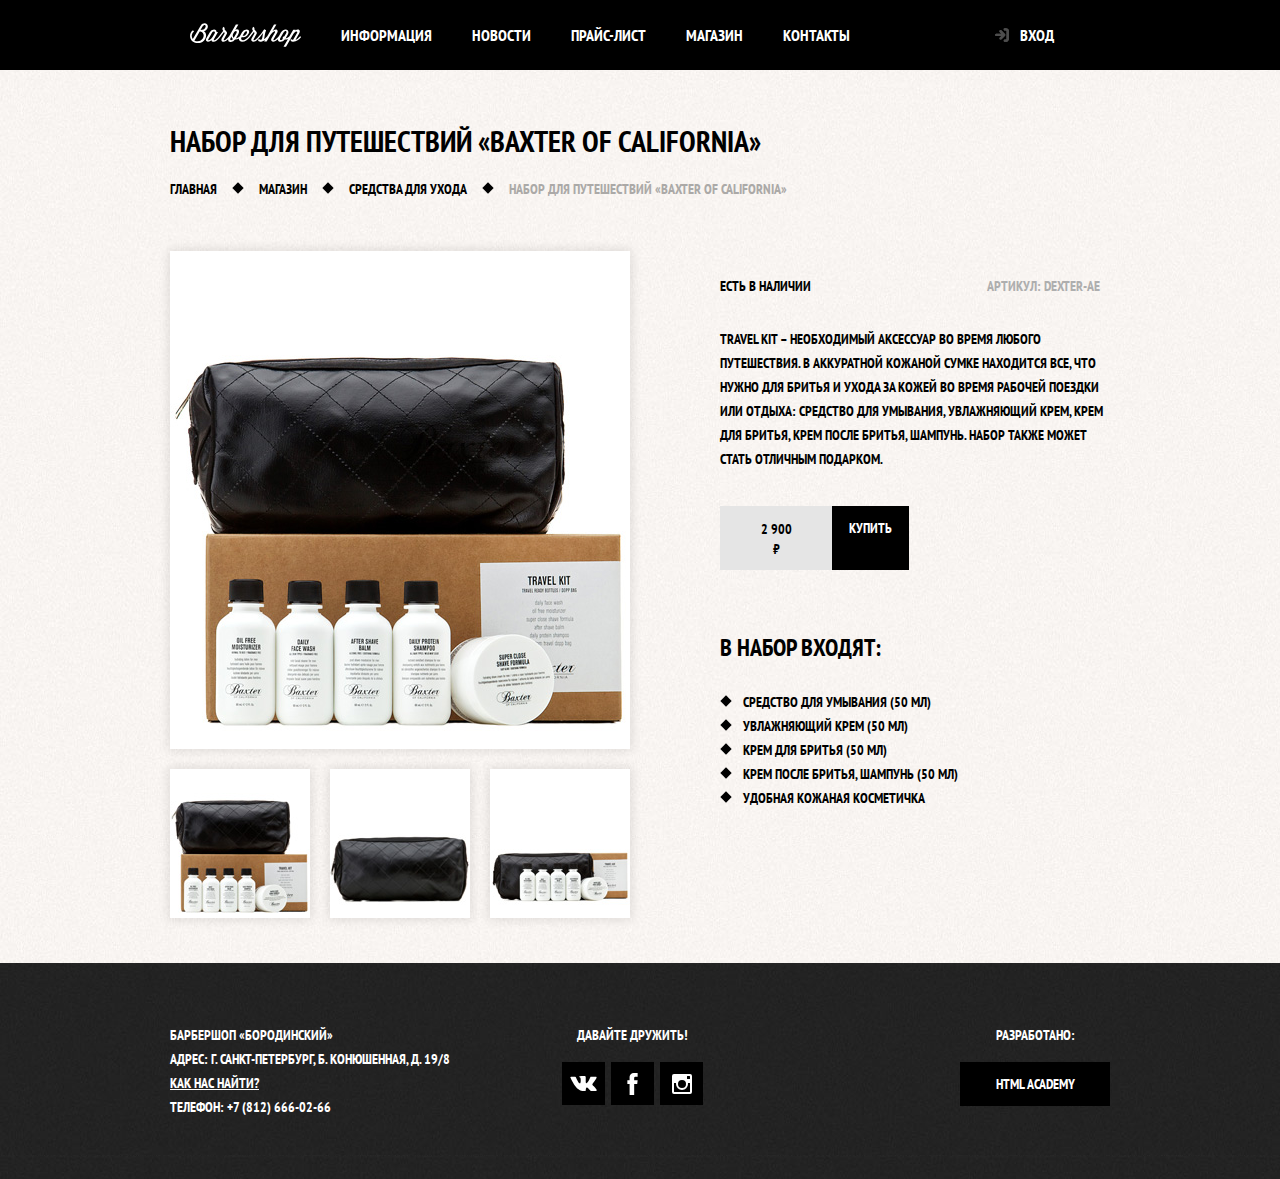
==== commit 05d4faf5: "стилизация карточки товара" ====
--- a/catalog-item.html
+++ b/catalog-item.html
@@ -94,9 +94,30 @@
     <div class="footer-social">
       <b>Давайте дружить!</b>
       <ul>
-        <li><a class="social-button" href="#">Вконтакте</a></li>
-        <li><a class="social-button" href="#">Фейсбук</a></li>
-        <li><a class="social-button" href="#">Инстаграм</a></li>
+        <li>
+          <a class="social-button" href="#">
+            <span class="visually-hidden">Вконтакте</span>
+            <svg xmlns="http://www.w3.org/2000/svg" width="27" height="15" viewBox="0 0 26.14 14.91">
+              <path fill="#fff" d="M26 13.47l-.09-.17a13.55 13.55 0 0 0-2.6-3q-.87-.83-1.1-1.12A1 1 0 0 1 22 8a10.27 10.27 0 0 1 1.22-1.78l.88-1.16q2.35-3.13 2-4L26 .94a.8.8 0 0 0-.4-.22 2.14 2.14 0 0 0-.87 0h-3.92a.51.51 0 0 0-.27 0h-.3a.6.6 0 0 0-.15.14.93.93 0 0 0-.14.24 22.22 22.22 0 0 1-1.46 3.06q-.5.84-.93 1.46a7 7 0 0 1-.71.91 4.94 4.94 0 0 1-.52.47q-.23.18-.35.15l-.23-.05a.9.9 0 0 1-.31-.33 1.49 1.49 0 0 1-.16-.53V1.6a3.14 3.14 0 0 0 0-.62 2.12 2.12 0 0 0-.14-.44.73.73 0 0 0-.28-.33 1.57 1.57 0 0 0-.46-.18A9 9 0 0 0 12.57 0a8.93 8.93 0 0 0-3.25.33 1.83 1.83 0 0 0-.52.41q-.25.3-.07.33a1.67 1.67 0 0 1 1.16.59l.08.16a2.6 2.6 0 0 1 .19.63 6.32 6.32 0 0 1 .12 1 10.59 10.59 0 0 1 0 1.7q-.07.71-.13 1.1a2.21 2.21 0 0 1-.18.64 2.69 2.69 0 0 1-.16.3l-.07.07a1 1 0 0 1-.37.07.86.86 0 0 1-.46-.19 3.27 3.27 0 0 1-.56-.52 7 7 0 0 1-.66-.93q-.37-.6-.76-1.42l-.22-.39q-.2-.38-.56-1.11t-.62-1.43A.9.9 0 0 0 5.2.9h-.07a.93.93 0 0 0-.22-.16A1.44 1.44 0 0 0 4.6.65L.87.68A1 1 0 0 0 .1.94L0 1a.44.44 0 0 0 0 .22 1.08 1.08 0 0 0 .08.37Q.9 3.53 1.86 5.31t1.66 2.87Q4.23 9.27 5 10.24t1 1.24l.37.41.34.33a8.06 8.06 0 0 0 1 .78 16.34 16.34 0 0 0 1.4.9 7.6 7.6 0 0 0 1.79.72 6.19 6.19 0 0 0 2 .22h1.57a1.08 1.08 0 0 0 .72-.3l.05-.07a.9.9 0 0 0 .1-.25 1.38 1.38 0 0 0 0-.37 4.48 4.48 0 0 1 .09-1.05 2.77 2.77 0 0 1 .23-.71 1.74 1.74 0 0 1 .29-.4 1.19 1.19 0 0 1 .23-.2h.11a.86.86 0 0 1 .77.21 4.52 4.52 0 0 1 .83.79q.39.47.93 1.05a6.41 6.41 0 0 0 1 .87l.27.16a3.31 3.31 0 0 0 .71.3 1.53 1.53 0 0 0 .76.07l3.48-.05a1.58 1.58 0 0 0 .8-.17.68.68 0 0 0 .34-.37 1.06 1.06 0 0 0 0-.46 1.71 1.71 0 0 0-.1-.36z"/>
+            </svg>
+          </a>
+        </li>
+        <li>
+          <a class="social-button" href="#">
+            <span class="visually-hidden">Фейсбук</span>
+            <svg xmlns="http://www.w3.org/2000/svg" width="19" height="22" viewBox="0 0 10.15 21.74">
+              <path fill="#fff" d="M3.34 1.12A4.77 4.77 0 0 1 6.53 0h3.61v3.81H7.81a1.07 1.07 0 0 0-1.09.83v2.55h3.42c-.08 1.23-.24 2.45-.41 3.67h-3v10.87H2.21V10.86H0V7.21h2.19V3.66a3.83 3.83 0 0 1 1.15-2.54z"/>
+            </svg>
+          </a>
+        </li>
+        <li>
+          <a class="social-button" href="#">
+            <span class="visually-hidden">Инстаграм</span>
+            <svg xmlns="http://www.w3.org/2000/svg" width="20" height="20" viewBox="0 0 20 20">
+              <path fill="#fff" d="M18 0H2a2 2 0 0 0-2 2v16a2 2 0 0 0 2 2h16a2 2 0 0 0 2-2V2a2 2 0 0 0-2-2zm-8 6a4 4 0 1 1-4 4 4 4 0 0 1 4-4zM2.5 18a.47.47 0 0 1-.5-.5V9h2.1a3.4 3.4 0 0 0-.1 1 6 6 0 1 0 12 0 3.4 3.4 0 0 0-.1-1H18v8.5a.47.47 0 0 1-.5.5zM18 4.5a.47.47 0 0 1-.5.5h-2a.47.47 0 0 1-.5-.5v-2a.47.47 0 0 1 .5-.5h2a.47.47 0 0 1 .5.5z"/>
+            </svg>
+          </a>
+        </li>
       </ul>
     </div>
     <p class="footer-copyright">
--- a/css/style.css
+++ b/css/style.css
@@ -38,7 +38,35 @@
   text-decoration: none;
 }
 
+img {
+  max-width: 100%;
+  height: auto;
+}
+
+.visually-hidden:not(:focus):not(:active),
+input[type="checkbox"].visually-hidden,
+input[type="radio"].visually-hidden {
+  position: absolute;
+
+  width: 1px;
+  height: 1px;
+  margin: -1px;
+  border: 0;
+  padding: 0;
+
+  white-space: nowrap;
+
+  clip-path: inset(100%);
+  clip: rect(0 0 0 0);
+  overflow: hidden;
+}
+
 .button {
+  display: inline-block;
+
+  padding: 10px 30px;
+  margin-right: 16px;
+
   font: inherit;
 
   text-align: center;
@@ -56,6 +84,13 @@
   background-color: #663d15;
 }
 
+.button .disabled,
+.button:disabled {
+  cursor: default;
+  opacity: 0.5;
+  background-color: #000000;
+}
+
 .main-navigation {
   display: flex;
   flex-direction: column;
@@ -109,11 +144,46 @@
 }
 
 .site-navigation {
+  display: flex;
+  flex-wrap: wrap;
+
   width: 620px;
 }
 
 .user-navigation {
+  display: flex;
+  flex-wrap: wrap;
+
   width: 140px;
+}
+
+.user-navigation .login-link {
+  position: relative;
+
+  padding-left: 50px;
+}
+
+.login-link::before {
+  content: '';
+
+  position: absolute;
+  top: 27px;
+  left:24px;
+
+  width: 16px;
+  height: 18px;
+
+  background-image: url("../img/login.svg");
+  background-repeat: no-repeat;
+  background-position: 0 0;
+
+  opacity: 0.3;
+}
+
+.login-link:hover::before,
+.login-link:focus::before,
+.login-link:active::before {
+  opacity: 1;
 }
 
 .inner-page .user-navigation {
@@ -122,6 +192,10 @@
 
 .site-navigation a,
 .user-navigation a {
+  display: block;
+  padding: 25px 20px;
+
+  vertical-align: middle;
   color: #ffffff;
 }
 
@@ -156,9 +230,33 @@
   text-align: center;
 }
 
+.feature-item p {
+  margin: 0 10px;
+}
+
 .feature-item h3 {
+  position: relative;
+
+  margin: 0;
+  margin-bottom: 60px;
   font-size: 30px;
   line-height: 42px;
+}
+
+.features h3::after {
+  content: '';
+
+  position: absolute;
+  left: 50%;
+  bottom: -30px;
+
+  width: 20px;
+  height: 20px;
+  margin-left: -10px;
+
+  transform: rotate(45deg);
+
+  background-color: #ffffff;
 }
 
 .index-columns {
@@ -170,12 +268,20 @@
   color: #000000;
 
   background-color: #f8f5f2;
-  background-image: url("../img/bg-light.jpg");
-  background-position: 0 0;
-  background-repeat: repeat;
+  background-image:
+    url("../img/line.png"),
+    url("../img/bg-light.jpg");
+  background-position:
+    center,
+    0 0;
+  background-repeat:
+    no-repeat,
+    repeat;
 }
 
 .index-columns h2 {
+  margin: 0;
+  margin-bottom: 25px;
   font-size: 30px;
   line-height: 42px;
 }
@@ -185,7 +291,18 @@
 }
 
 .news-list {
+  margin: 0;
+  padding: 0;
+  margin-bottom: 25px;
   list-style: none;
+}
+
+.news-item {
+  margin-bottom: 25px;
+}
+
+.news-item p {
+  margin: 0;
 }
 
 .news-item time {
@@ -197,19 +314,60 @@
 }
 
 .gallery-content {
+  margin: 0;
+  height: 164px;
   background-color: #cccccc;
   border: 7px solid #ffffff;
 }
+.gallery-content img {
+  width: 286px;
+  height: 164px;
+}
+
+.gallery-container {
+  position: relative;
+  height: 260px;
+}
+
+.gallery-button {
+  position: absolute;
+  bottom: 0;
+  box-sizing: border-box;
+
+  width: 140px;
+  margin: 0;
+}
+
+.gallery-button-back {
+  left: 0;
+}
+
+.gallery-button-next {
+  right: 0;
+}
 
 .contacts {
   width: 380px;
 }
 
+.contacts p {
+  margin: 0;
+  margin-bottom: 25px;
+}
+
 .appointment {
   width: 300px;
 }
 
+.appointment-info {
+  margin: 0;
+  margin-bottom: 25px;
+}
+
 .appointment-item input {
+  box-sizing: border-box;
+  width: 140px;
+  padding: 8px 15px 7px;
   font: inherit;
 
   background-color: transparent;
@@ -220,6 +378,32 @@
   border-color: #663d15;
 }
 
+.appointment-form {
+  display: flex;
+  flex-wrap: wrap;
+  justify-content: space-between;
+}
+
+.appointment-item {
+  width: 140px;
+
+  margin: 0;
+  margin-bottom: 10px;
+}
+
+.appointment-item label {
+  display: block;
+  margin-bottom: 9px;
+  margin-left: 15px;
+}
+
+.appointment .button {
+  display: block;
+  width: 100%;
+  margin-right: 0;
+  margin-top: 10px;
+}
+
 .page-title {
   margin: 0;
   margin-bottom: 15px;
@@ -230,11 +414,39 @@
 }
 
 .breadcrumbs {
+  display: flex;
+  flex-wrap: wrap;
+  justify-content: flex-start;
   padding: 0;
   margin: 0;
   margin-bottom: 50px;
 
   list-style: none;
+}
+
+.breadcrumbs li {
+  position: relative;
+
+  margin-right: 42px;
+}
+
+.breadcrumbs li::after {
+  content: "";
+
+  position: absolute;
+  top: 7px;
+  right: -25px;
+
+  width: 8px;
+  height: 8px;
+
+  transform: rotate(45deg);
+
+  background-color: #000000;
+}
+
+.breadcrumbs li:last-child {
+  margin-right: 0;
 }
 
 .breadcrumbs a {
@@ -250,6 +462,10 @@
   color: #aba9a7;
 }
 
+.breadcrumbs-current::after {
+  display: none;
+}
+
 .catalog-columns {
   display: flex;
   justify-content: space-between;
@@ -260,17 +476,42 @@
 }
 
 .filter fieldset {
+  margin: 0;
+  padding: 0;
+  margin-bottom: 30px;
+
   border: none;
 }
 
+.filter fieldset:first-child {
+  margin-bottom: 35px;
+}
+
 .filter legend {
+  margin-bottom: 26px;
+
   font-size: 24px;
   line-height: 30px;
 }
 
 .filter ul {
+  margin: 0;
+  padding: 0;
   list-style: none;
   line-height: 18px;
+}
+
+.filter-option {
+  margin-bottom: 19px;
+  padding-left: 45px;
+}
+
+.filter-option label {
+  display: block;
+  position: relative;
+  cursor: pointer;
+  user-select: none;
+
 }
 
 .filter-input:hover + label,
@@ -282,6 +523,62 @@
   color: #000000;
 
   opacity: 0.5;
+}
+
+.filter-input-checkbox + label::before {
+  content: "";
+  position: absolute;
+
+  left: -42px;
+  top: 0;
+
+  width: 16px;
+  height: 16px;
+
+  border: 2px solid #000000;
+}
+
+.filter-input-checkbox:checked + label::after {
+  content: "";
+
+  position: absolute;
+
+  width: 12px;
+  height: 12px;
+  top: 4px;
+  left: -38px;
+
+  background-image: url("../img/cross.svg");
+  background-repeat: no-repeat;
+  background-position: 0 0;
+}
+
+.filter-input-radio + label::before {
+  content: "";
+
+  position: absolute;
+
+  width: 16px;
+  height: 16px;
+  left: -42px;
+  top: -1px;
+
+  border: 2px solid #000000;
+  border-radius: 50%;
+}
+
+.filter-input-radio:checked + label::after {
+  content: "";
+
+  position: absolute;
+  top: 5px;
+  left: -36px;
+
+  width: 8px;
+  height: 8px;
+
+  background-color: #000000;
+  border-radius: 50%;
 }
 
 .catalog {
@@ -316,19 +613,44 @@
 }
 
 .catalog-item a {
+  display: flex;
+  flex-direction: column;
   color: #000000;
+}
+
+.catalog-item-image {
+  width: 220px;
+  height: 165px;
+  margin: 0;
 }
 
 .catalog-item h3 {
   font-size: 14px;
   line-height: 18px;
+
+  margin-top: 17px;
+  margin-bottom: 12px;
+  margin-left: 16px;
+  margin-right: 15px;
+
+  order: 1;
 }
 
 .catalog-category {
+  display: block;
   text-transform: none;
 }
 
+.catalog-item-price {
+  display: flex;
+  margin: 15px;
+  margin-top: 0;
+}
+
 .catalog-item-price b {
+  width: 112px;
+  padding: 13px 25px 11px;
+
   font-size: 14px;
   line-height: 20px;
   text-align: center;
@@ -339,16 +661,34 @@
 .catalog-item-price .button {
   line-height: 20px;
   color: #ffffff;
+
+  width: 50px;
+  padding: 13px 18px 11px;
+  margin-right: 0;
 }
 
 .pagination-list {
+  display: flex;
+  flex-wrap: wrap;
+
   padding: 0;
   margin: 0;
 
   list-style: none;
 }
 
+.pagination-item {
+  margin-right: 5px;
+}
+
+.pagination-item:last-child {
+  margin-right: 0;
+}
+
 .pagination-item a {
+  display: block;
+  padding: 10px 19px;
+
   color: #ffffff;
 
   background-color: #000000;
@@ -375,6 +715,10 @@
 }
 
 .product-photo-preview {
+  display: flex;
+  margin: 0;
+  padding: 0;
+
   list-style: none;
 }
 
@@ -383,11 +727,45 @@
 }
 
 .product-photo-preview li {
+  width: 140px;
+  height: 149px;
+  margin-right: 20px;
+
   box-shadow: 0 0 10px 2px rgba(0, 0, 0, 0.1);
 }
 
+.product-photo-preview li:nth-child(3n) {
+  margin-right: 0;
+}
+
 .product-photo-full {
+  width: 460px;
+  height: 498px;
+  margin: 0;
+  margin-bottom: 20px;
+
   box-shadow: 0 0 10px 2px rgba(0, 0, 0, 0.1);
+}
+
+.product-description {
+  display: flex;
+  justify-content: space-between;
+
+  padding-right: 10px;
+  margin-bottom: 29px;
+}
+
+.product-description p {
+  width: 200px;
+}
+
+.product-info p {
+  margin: 0;
+}
+
+.product-info .product-price {
+  display: flex;
+  margin-bottom: 63px;
 }
 
 .product-article {
@@ -396,23 +774,69 @@
 }
 
 .product-price b {
+  width: 112px;
+  padding-top: 13px;
+  padding-left: 36px;
+  padding-right: 36px;
+  padding-bottom: 11px;
+
   line-height: 20px;
   text-align: center;
 
   background-color: #e5e5e5;
+
+  box-sizing: border-box;
+}
+
+.product-price .button {
+  padding-left: 17px;
+  padding-right: 17px;
 }
 
 .product-info {
   width: 390px;
+  padding-top: 23px;
 }
 
 .product-info h3 {
+  margin: 0;
+  margin-bottom: 27px;
+
   font-size: 24px;
   line-height: 30px;
 }
 
+
 .product-info ul {
+  margin: 0;
+  padding: 0;
+
   list-style: none;
+}
+
+.product-info li {
+  position: relative;
+
+  padding-left: 23px;
+}
+
+.product-info li::before {
+  content: "";
+
+  width: 8px;
+  height: 8px;
+
+  position: absolute;
+  top: 7px;
+  left: 2px;
+
+  background-color: #000000;
+
+  transform: rotate(45deg);
+}
+
+.product-info .product-text {
+  margin-bottom: 35px;
 }
 
 .main-footer {
@@ -458,11 +882,38 @@
 }
 
 .footer-social ul {
+  display: flex;
+  width: 141px;
+  flex-wrap: wrap;
+  justify-content: space-between;
+  padding: 0;
+  margin: 0 auto;
   list-style: none;
 }
 
 .social-button {
+  display: flex;
+  align-items: center;
+  justify-content: center;
+  width: 43px;
+  height: 43px;
   color: #ffffff;
+  background-color: #000000;
+}
+
+.social-button:hover,
+.social-button:focus {
+  background-color: #ffffff;
+}
+
+.social-button:hover path,
+.social-button:focus path {
+  fill: #000000;
+}
+
+.footer-social b {
+  display: block;
+  margin-bottom: 15px;
 }
 
 .footer-copyright {
@@ -470,6 +921,16 @@
   margin: 0;
   margin-left: auto;
   text-align: center;
+}
+
+.footer-copyright b {
+  display: block;
+  margin-bottom: 15px;
+}
+
+.footer-copyright .button {
+  display: block;
+  margin-right: 0;
 }
 
 .footer-copyright .button:hover,
